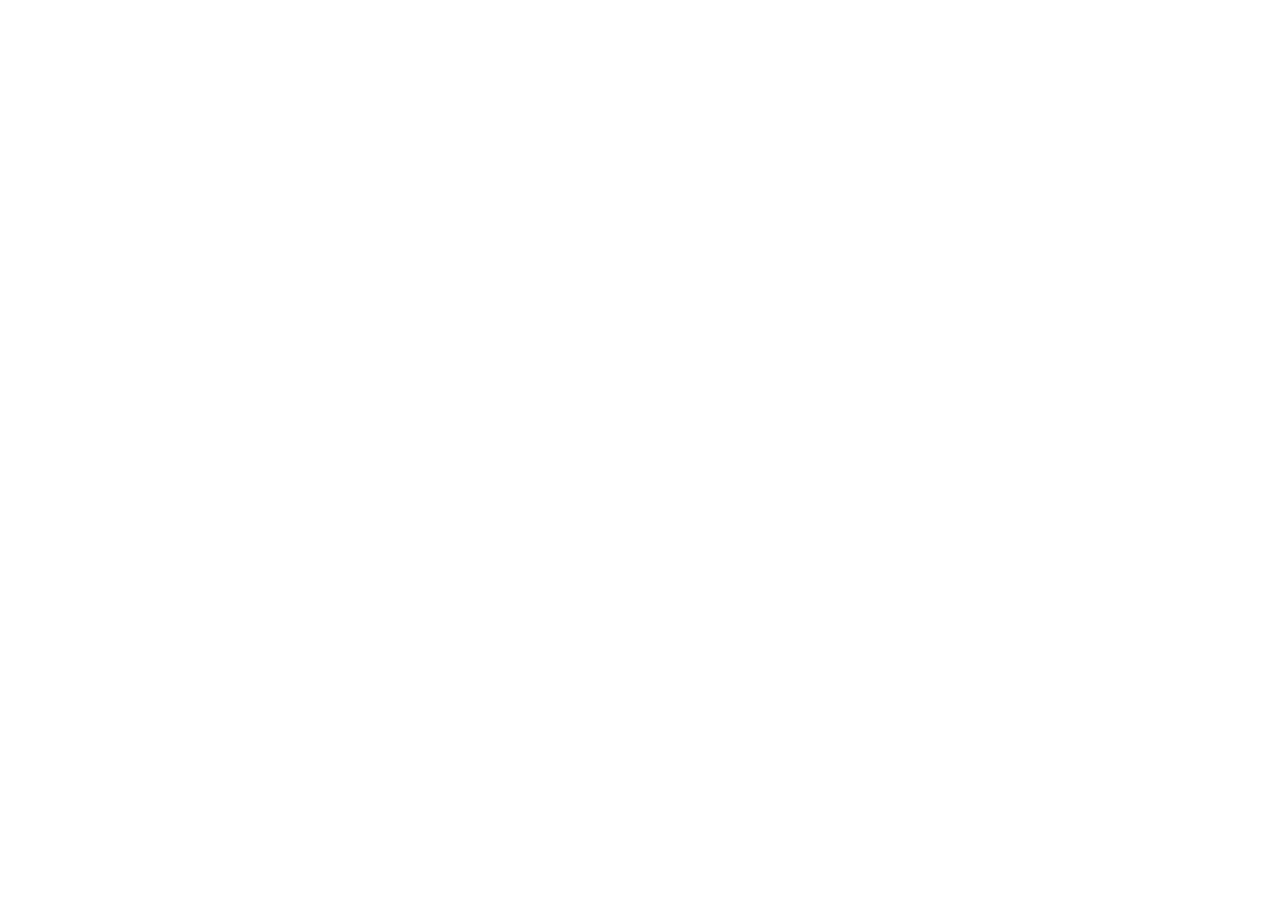
==== index.html @ 2850c392 "init: start html-task" ====
<!DOCTYPE html>
<html lang="en">
<head>
<meta charset="UTF-8">
<meta http-equiv="X-UA-Compatible" content="IE=edge">
<meta name="viewport" content="width=device-width, initial-scale=1.0">
<title>Document</title>
</head>
<body>
</body>
</html>
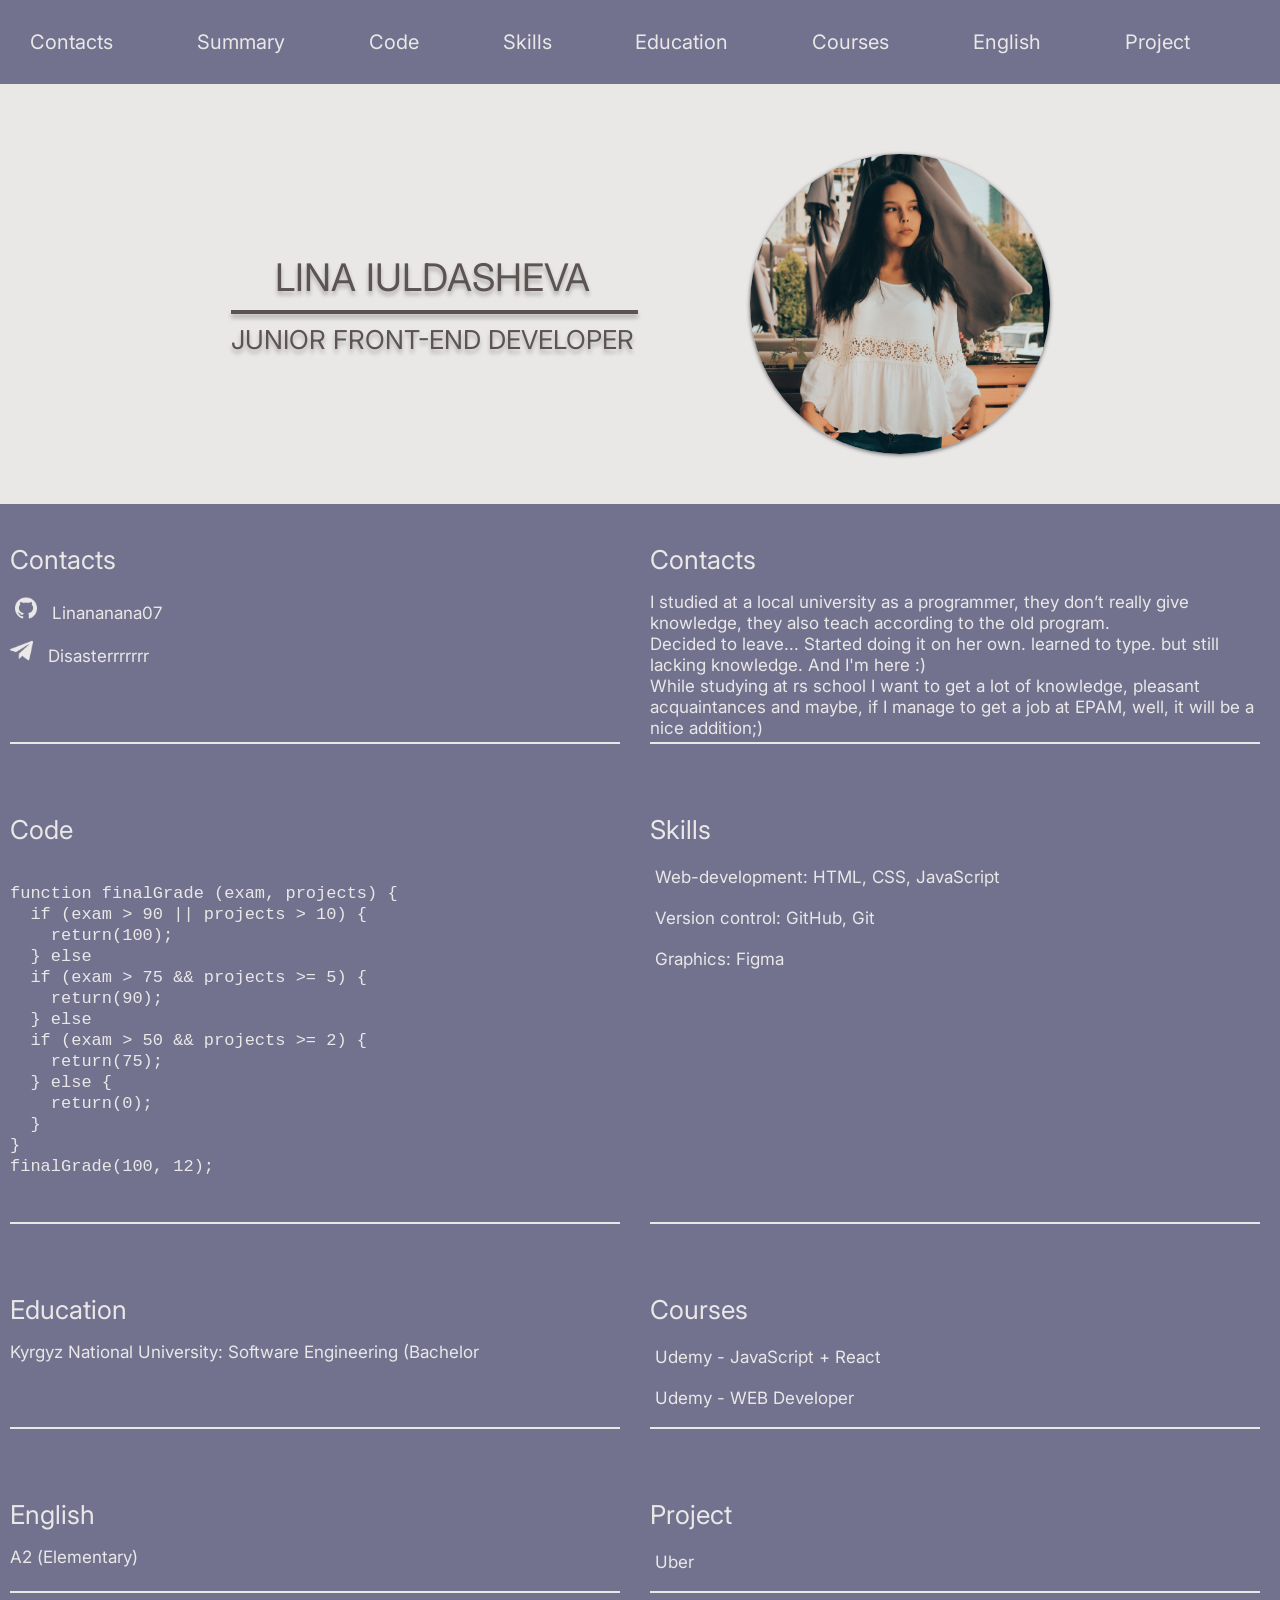
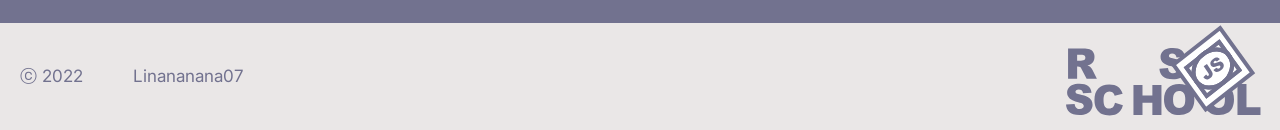
==== commit 8e6c59a9: "Add files via upload" ====
--- a/index.html
+++ b/index.html
@@ -1,11 +1,154 @@
 <!DOCTYPE html>
 <html lang="en">
 <head>
-<meta charset="UTF-8">
-<meta http-equiv="X-UA-Compatible" content="IE=edge">
-<meta name="viewport" content="width=device-width, initial-scale=1.0">
-<title>Document</title>
+    <meta charset="UTF-8">
+    <meta http-equiv="X-UA-Compatible" content="IE=edge">
+    <meta name="viewport" content="width=device-width, initial-scale=1.0">
+    <link rel="stylesheet" href="style.css">
+    <link rel="preconnect" href="https://fonts.googleapis.com">
+    <link rel="preconnect" href="https://fonts.gstatic.com" crossorigin>
+    <link href="https://fonts.googleapis.com/css2?family=Inter&display=swap" rel="stylesheet">
+    <title>CV</title>
 </head>
 <body>
+    <header class="header">
+        <div class="menu">
+            <nav class="navigation-buttons">
+                <ul class="menu_items">
+                    <li class="navigation-button"><a class="item link" href="#Contacts">Contacts</a></li>
+                    <li class="navigation-button"><a class="item link" href="#Summary">Summary</a></li>
+                    <li class="navigation-button"><a class="item link"  href="#Code">Code</a></li>
+                    <li class="navigation-button"><a class="item link"  href="#Skills">Skills</a></li>
+                    <li class="navigation-button"><a class="item link"  href="#Education">Education</a></li>
+                    <li class="navigation-button"><a class="item link"  href="#Courses">Courses</a></li>
+                    <li class="navigation-button"><a class="item link"  href="#English">English</a></li>
+                    <li class="navigation-button"><a class="item link"  href="#Project">Project</a></li>
+                </ul>
+            </nav>
+            <div class="hamburger">
+                <span></span>
+                <span></span>
+                <span></span>
+            </div>
+        </div>
+    </header>
+    
+    <main class="main">
+        <div class="container">
+            <div class="wrapper_item">
+                <div class="section-profile-text">
+                    <h1 class="title">
+                        Lina Iuldasheva
+                    </h1>
+                    <div class="undrln"></div>
+                    <h2 class="subtitle">
+                        JUNIOR FRONT-END DEVELOPER
+                    </h2>
+                </div>
+                <img class="image" src="img/IMG_0026.JPG" alt="My photo">
+            </div>
+
+            <section class="section" id="Contacts">
+                <h2 class="section-title">Contacts</h2>
+                <ul class="section-list">
+                    <li class="section-item">
+                        <img src="icons/github.svg" alt="github" class="section-icon">
+                        <a href="https://github.com/Linananana07" class="section-contacts linked">Linananana07</a>
+                    </li>
+                    <liclass="section-item">
+                        <img src="icons/telegram.svg" alt="telegram" class="section-icon">
+                        <a href="https://web.telegram.org/k/#@Disasterrrrrrr" class="section-contacts linked">Disasterrrrrrr</a>
+                    </liclass=>
+                </ul>
+                <div class="underln"></div>
+            </section>
+            <section class="section" id="Summary">
+                <h2 class="section-title">Contacts</h2>
+                <p>
+                    I studied at a local university as a programmer, they don’t really give knowledge, they also teach according to the old program. <br>
+                    Decided to leave... Started doing it on her own. learned to type. but still lacking knowledge. And I'm here :) <br>
+                    While studying at rs school I want to get a lot of knowledge, pleasant acquaintances and maybe, if I manage to get a job at EPAM, well, it will be a nice addition;)
+                </p>
+                <div class="underln"></div>
+            </section>
+            <section class="section" id="Code">
+                <h2 class="section-title">Code</h2>
+                <pre class="pre">
+                    <code>
+function finalGrade (exam, projects) {
+  if (exam > 90 || projects > 10) {
+    return(100);
+  } else 
+  if (exam > 75 && projects >= 5) {
+    return(90);
+  } else 
+  if (exam > 50 && projects >= 2) {
+    return(75);
+  } else {
+    return(0);
+  }
+}
+finalGrade(100, 12);
+                    </code>
+                </pre>
+                <div class="underln"></div>
+            </section>
+            <section class="section" id="Skills">
+                <h2 class="section-title">Skills</h2>
+                <ul class="section-list">
+                    <li class="section-item">Web-development: HTML, CSS, JavaScript</li>
+                    <li class="section-item">Version control: GitHub, Git</li>
+                    <li class="section-item">Graphics: Figma</li>
+                </ul>
+                <div class="underln"></div>
+            </section>
+            <section class="section" id="Education">
+                <h2 class="section-title">Education</h2>
+                <p>Kyrgyz National University: 
+                    Software Engineering (Bachelor
+                </p>
+                <div class="underln"></div>
+            </section>
+            <section class="section" id="Courses">
+                <h2 class="section-title">Courses</h2>
+                <ul class="section-list">
+                    <li class="section-item">Udemy - JavaScript + React </li>
+                    <li class="section-item">Udemy - WEB Developer</li>
+                </ul>
+                <div class="underln"></div>
+            </section>
+            <section class="section" id="English">
+                <h2 class="section-title">English</h2>
+                <p>А2 (Elementary)</p>
+                <div class="underln"></div>
+            </section>
+            <section class="section" id="Project">
+                <h2 class="section-title">Project</h2>
+                <ul class="section-list">
+                    <li class="section-item">
+                        <a href="https://linananana07.github.io/" class="section-project linked">Uber</a>
+                    </li>
+                </ul>
+                <div class="underln"></div>
+            </section>
+        </div>
+    </main>
+    
+    <footer class="footer">
+        <div class="wrapper">
+            <div class="block">
+                <p class="year">ⓒ 2022</p>
+                <a class="github link" href="https://github.com/Linananana07">Linananana07
+
+                </a>
+            </div>
+            <div class="logo">
+                <a href="https://rs.school/js/">
+                    <img src="icons/rs_school_js.svg" alt="RS SCHOOL">
+                </a>
+            </div>
+        </div>
+    </footer>
+    <script src="/script.js"></script>
 </body>
 </html>
--- a/style.css
+++ b/style.css
@@ -0,0 +1,594 @@
+*{
+    margin: 0;
+    padding: 0; 
+}
+html {
+    font-family: 'Inter', sans-serif;
+    scroll-behavior: smooth;
+}
+h2{
+    font-weight: 400;
+    font-size: 26px;
+    line-height: 31px;
+}
+
+
+
+/* header */
+.hamburger{
+    display: none;
+}
+.menu{
+    background: #72728F;
+}
+.header .navigation-buttons .menu_items{
+    padding: 30px;
+    display: flex;
+    justify-content: space-between;
+    list-style-type: none;
+    
+}
+.header .navigation-button{
+    font-weight: 400;
+    font-size: 20px;
+    line-height: 24px;
+    color: #EAE7E7;
+    padding-right: 60px;
+}
+.header .navigation-button .item{
+    color: #EAE7E7;
+    text-decoration: none;  
+    position: relative;
+} 
+.header .navigation-button .item:after{
+    display: block;
+	position: absolute;
+	left: 0;
+	width: 0;
+	height: 2px;
+	background-color: #EAE7E7;
+	content: "";
+	transition: width 0.3s ease-out;
+}
+.header .navigation-button .item:hover:after,
+.header .navigation-button .item:focus:after {
+	width: 100%;
+}
+
+
+.container{
+    max-width: 100%;
+    margin: 0 auto;
+    min-height: 50px;
+    display: flex;
+    flex-wrap: wrap;
+    justify-content: space-between;
+    background: #72728F;
+}
+.wrapper_item{
+    display: flex;
+    justify-content: center;
+    width: 100%;
+    padding: 70px 60px 50px;
+    background: #EAE7E7;
+}
+.wrapper_item .image{
+    width: 300px;
+    height: 300px;
+    object-fit: cover;
+    border-radius: 50%;
+    box-shadow: 0 1px 4px rgb(0 0 0 / 60%);
+    filter: grayscale(0.2) brightness(1.05);
+    transition: .3s;
+}
+.wrapper_item .section-profile-text{
+    display: flex;
+    flex-direction: column;
+    justify-content: center;
+    align-content: center;
+    text-align: center;
+    text-transform: uppercase;
+    padding-right: 10%;
+}
+.wrapper_item .section-profile-text .title{
+    font-weight: 400;
+    font-size: 38px;
+    line-height: 46px;
+    color: #5C5353;
+    text-shadow: 0px 4px 4px rgba(0, 0, 0, 0.25);
+}
+.wrapper_item .section-profile-text .subtitle{
+    font-weight: 400;
+    font-size: 26px;
+    line-height: 31px;
+    color: #5C5353;
+    text-shadow: 0px 4px 4px rgba(0, 0, 0, 0.25);
+}
+.wrapper_item .section-profile-text .undrln{
+    width: 100%;
+    height: 0px;
+    border: 2px solid #5C5353;
+    box-shadow: 0px 4px 4px rgba(0, 0, 0, 0.25);
+    margin: 10px 0;
+}
+.section{
+    font-weight: 400;
+    font-size: 17px;
+    line-height: 21px;
+    color: #EAE7E7;
+    width: calc(50% - 20px);
+    padding: 10px;
+    padding-bottom: 35px;
+    position: relative;
+    margin-top: 30px;
+}
+.section-title{
+    margin-bottom: 17px;
+    color: #EAE7E7;
+}
+.section-list{
+    margin: 0;
+    padding: 0;
+    list-style: none;
+}
+.section-item{
+    position: relative;
+    margin: 0;
+    margin-bottom: 10px;
+    padding: 5px;
+    padding-left: 5px;
+    list-style: none;
+}
+.section-icon{
+    padding-right: 10px;
+}
+.section-contacts{
+    text-decoration: none;
+    font-weight: 400;
+    font-size: 17px;
+    line-height: 21px;
+    color: #EAE7E7;
+    position: relative;
+    cursor: pointer
+}
+.section-project{
+    text-decoration: none;
+    font-weight: 400;
+    font-size: 17px;
+    line-height: 21px;
+    color: #EAE7E7;
+    position: relative;
+    cursor: pointer
+}
+.pre {
+    padding: 0;
+    margin: 0;
+    overflow: auto;
+}
+.main .underln{
+    width: 95%;
+    height: 0px;
+    margin-bottom: 30px;
+    border: 1px solid #EAE7E7;
+    position: absolute;
+    bottom: 0;
+}
+.main .linked:after{
+    display: block;
+    position: absolute;
+    width: 0;
+    height: 3px;
+    background-color: #EAE7E7;
+    content: "";
+    transition: width 0.3s ease-out;
+    }
+    .main .linked:hover:after,
+    .main .linked:focus:after {
+    width: 140%;
+}
+
+
+/* footer */
+.footer{
+    background: #EAE7E7;
+}
+.footer .wrapper{
+    width: 100%;
+    display: flex;
+    justify-content: space-between;
+    margin: 0 auto;
+    padding: 10px 0;
+}
+.footer .logo{
+    width: 194px;
+    height: 87px;
+    display: flex;
+    align-items: flex-end;
+    padding-right: 20px;
+}
+.footer .github{
+    font-weight: 400;
+    font-size: 17px;
+    line-height: 31px;
+    color: #72728F;
+    padding-left: 50px;
+}
+.footer .block{
+    display: flex;
+    align-items: center;
+    padding-left: 20px;
+}
+.footer .block .link{
+    position: relative;
+    cursor: pointer;
+    text-decoration: none;
+}
+.footer .block .link:after{
+    display: block;
+	position: absolute;
+	width: 0;
+	height: 3px;
+	background-color: #72728F;
+	content: "";
+	transition: width 0.3s ease-out;
+}
+.footer .block .link:hover:after,
+.footer .block .link:focus:after {
+	width: 75%;
+}
+.footer .year{
+    font-weight: 400;
+    font-size: 17px;
+    line-height: 21px;
+    color: #72728F;
+}
+
+@media (max-width: 1919px){
+
+}
+@media (max-width: 1199px){
+    .header .navigation-button{
+        padding-right: 30px;
+    }
+}
+@media (max-width: 991px){
+    .menu{
+        background: #72728F;
+        position:fixed;
+        height: 40px;
+        width:100%;
+        z-index:1;
+        
+    }
+    .menu_items{
+        position:fixed;
+        flex-direction:column;
+        justify-content:center;
+        align-items:center;
+        top:0;
+        left:-100%;
+        width:50%;
+        height:100vh;
+        padding:20px 15px;
+        background-color:rgba(0,0,0,.8);
+        transition:.6s all;z-index:1
+    }
+    .menu_items_active{
+        left:0;
+        background: #72728F;
+        opacity: .9;
+    }
+    .navigation-button{
+        padding-right:0;
+        border:none;
+        margin:10px 0;
+    }
+    .header .navigation-buttons .item{
+        font-size:20px;
+    }
+    .header .navigation-buttons .menu_items{
+        justify-content: center;
+    }
+    .hamburger{
+        display:block;
+        position:absolute;
+        right:10px;
+        top:50%;
+        transform:translateY(-50%);
+        width:40px;
+        height:12px;
+        cursor: pointer;
+    }
+    .hamburger span{
+        display:block;
+        height:2px;
+        width:100%;
+        background-color:#EAE7E7;
+        margin-bottom:5px;
+        transition:.5s all
+    }
+    .hamburger_active span{
+        margin-bottom:-2px
+    }
+    .hamburger_active span:nth-child(1){
+        transform:translateY(3px) rotate(-45deg)
+    }
+    .hamburger_active 
+    span:nth-child(2){
+        display:none
+    }
+    .hamburger_active span:nth-child(3){
+        transform:translateY(3px) rotate(45deg)
+    }
+    .xs-hidden{
+        display:none
+    }.xs-visible{
+        display:block
+    }
+    .wrapper_item .image{
+        width: 250px;
+        height: 250px;
+    }
+    .wrapper_item .section-profile-text{
+        display: flex;
+        flex-direction: column;
+        justify-content: center;
+        align-content: center;
+        text-align: center;
+        text-transform: uppercase;
+        padding-right: 10%;
+    }
+    .wrapper_item .section-profile-text .title{
+        font-size: 30px;
+    }
+    .wrapper_item .section-profile-text .subtitle{
+        font-size: 20px;
+    }
+    .wrapper_item .section-profile-text .undrln{
+        width: 100%;
+        height: 0px;
+        border: 2px solid #5C5353;
+        box-shadow: 0px 4px 4px rgba(0, 0, 0, 0.25);
+        margin: 10px 0;
+    }
+}
+
+    
+
+
+@media (max-width: 767px){
+    .container{
+        flex-direction: column;
+        justify-content: center;
+    }
+    .wrapper_item{
+        display: flex;
+        justify-content: center;
+        flex-direction: column;
+        width: 100%;
+        padding: 60px 0;
+        background: #EAE7E7;
+    }
+    .wrapper_item .image{
+        width: 250px;
+        height: 250px;
+        display: block;
+        margin:0 auto ;
+    }
+    .wrapper_item .section-profile-text{
+        padding-right: 0;
+    }
+    .wrapper_item .section-profile-text .title{
+        font-size: 30px;
+    }
+    .wrapper_item .section-profile-text .subtitle{
+        font-size: 20px;
+    }
+    .wrapper_item .section-profile-text .undrln{
+        width: 300px;
+        margin: 5px auto;
+    }
+
+    .section{
+        width: calc(80% - 20px);
+        position: relative;
+        margin: 0 auto;
+        margin-top: 30px;
+    }
+    .section-title{
+        margin-bottom: 17px;
+        color: #EAE7E7;
+    }
+    .section-list{
+        margin: 0;
+        padding: 0;
+        list-style: none;
+    }
+    .section-item{
+        position: relative;
+        margin: 0;
+        margin-bottom: 10px;
+        padding: 0;
+        padding-left: 5px;
+        list-style: none;
+    }
+    .section-icon{
+        padding-right: 10px;
+    }
+    .section-contacts{
+        text-decoration: none;
+        font-weight: 400;
+        font-size: 17px;
+        line-height: 21px;
+        color: #EAE7E7;
+    }
+    .section-project{
+        text-decoration: none;
+        font-weight: 400;
+        font-size: 17px;
+        line-height: 21px;
+        color: #EAE7E7;
+    }
+    .pre {
+        padding: 0;
+        margin: 0;
+        overflow: auto;
+    }
+    .main .underln{
+        width: 95%;
+        margin-bottom: 0;        
+    }
+    
+
+    footer .wrapper{
+        flex-direction: column;
+        justify-content: center;
+    }
+    footer .logo{
+        margin: 0 auto;
+        padding-right: 20px;
+        padding-top: 10px;
+    }
+    footer .block{
+        margin: 0 auto;
+        padding-left: 0;
+        
+    }
+}
+@media (max-width: 575px){
+    h2{
+        font-size: 20px;
+        line-height: 20px;
+    }
+    .header .navigation-button{
+        font-size: 17px;
+    }
+    .wrapper_item .section-profile-text .title{
+        font-size: 25px;
+    }
+    .wrapper_item .section-profile-text .subtitle{
+        font-size: 15px;
+    }
+    .wrapper_item .section-profile-text .undrln{
+        width: 220px;
+        margin: 5px auto;
+    }
+
+    footer .logo img{
+        width: 100px;
+    }
+    footer .logo{
+        justify-content: center;
+        padding-right: 0;
+        padding-top: 0;
+        height: 50px;
+    }
+    footer .github{
+        font-size: 14px;
+        color: #72728F;
+        padding-left: 20px;
+    }
+    footer .block{
+        padding-left: 0;
+    }
+    footer .year{
+        font-weight: 400;
+        font-size: 14px;
+        line-height: 21px;
+    }
+}
+@media (max-width: 375px){
+    h2{
+        font-size: 15px;
+        line-height: 15px;
+    }
+    .wrapper_item .image{
+        width: 100px;
+        height: 100px;
+    }
+    .wrapper_item .section-profile-text{
+        padding-right: 0;
+    }
+    .wrapper_item .section-profile-text .title{
+        font-size: 15px;
+    }
+    .wrapper_item .section-profile-text .subtitle{
+        font-size: 10px;
+    }
+    .wrapper_item .section-profile-text .undrln{
+        width: 70%;
+        margin: 0 auto;
+    }
+
+    .section{
+        margin-top: 10px;
+        font-size: 10px;
+        line-height: 15px;
+    }
+    .section-title{
+        margin-bottom: 10px;
+    }
+    .section-icon{
+        padding-right: 0px;
+        width: 15px;
+    }
+    .section-contacts{
+        font-size: 10px;
+        line-height: 10px;
+        
+    }
+    .section-project{
+        font-size: 10px;
+        line-height: 10px;
+    }
+
+    footer .wrapper{
+        width: 100%;
+        display: flex;
+        justify-content: space-between;
+        margin: 0 auto;
+        padding: 10px 0;
+    }
+    footer .logo{
+        width: 50%;
+        display: flex;
+        align-items: flex-end;
+        padding-right: 0;
+    }
+    footer .github{
+        font-weight: 400;
+        font-size: 10px;
+        line-height: 31px;
+        color: #72728F;
+        padding-left: 10px;
+    }
+    footer .block{
+        display: flex;
+        align-items: center;
+        padding-left: 0;
+    }
+    footer .block a{
+        position: relative;
+        cursor: pointer;
+        text-decoration: none;
+    }
+    footer .block a:after{
+        display: block;
+        position: absolute;
+        width: 0;
+        height: 3px;
+        background-color: #72728F;
+        content: "";
+        transition: width 0.3s ease-out;
+    }
+    footer .block a:hover:after,
+    footer .block a:focus:after {
+        width: 75%;
+    }
+    footer .year{
+        font-weight: 400;
+        font-size: 10px;
+        line-height: 21px;
+        color: #72728F;
+}
+}
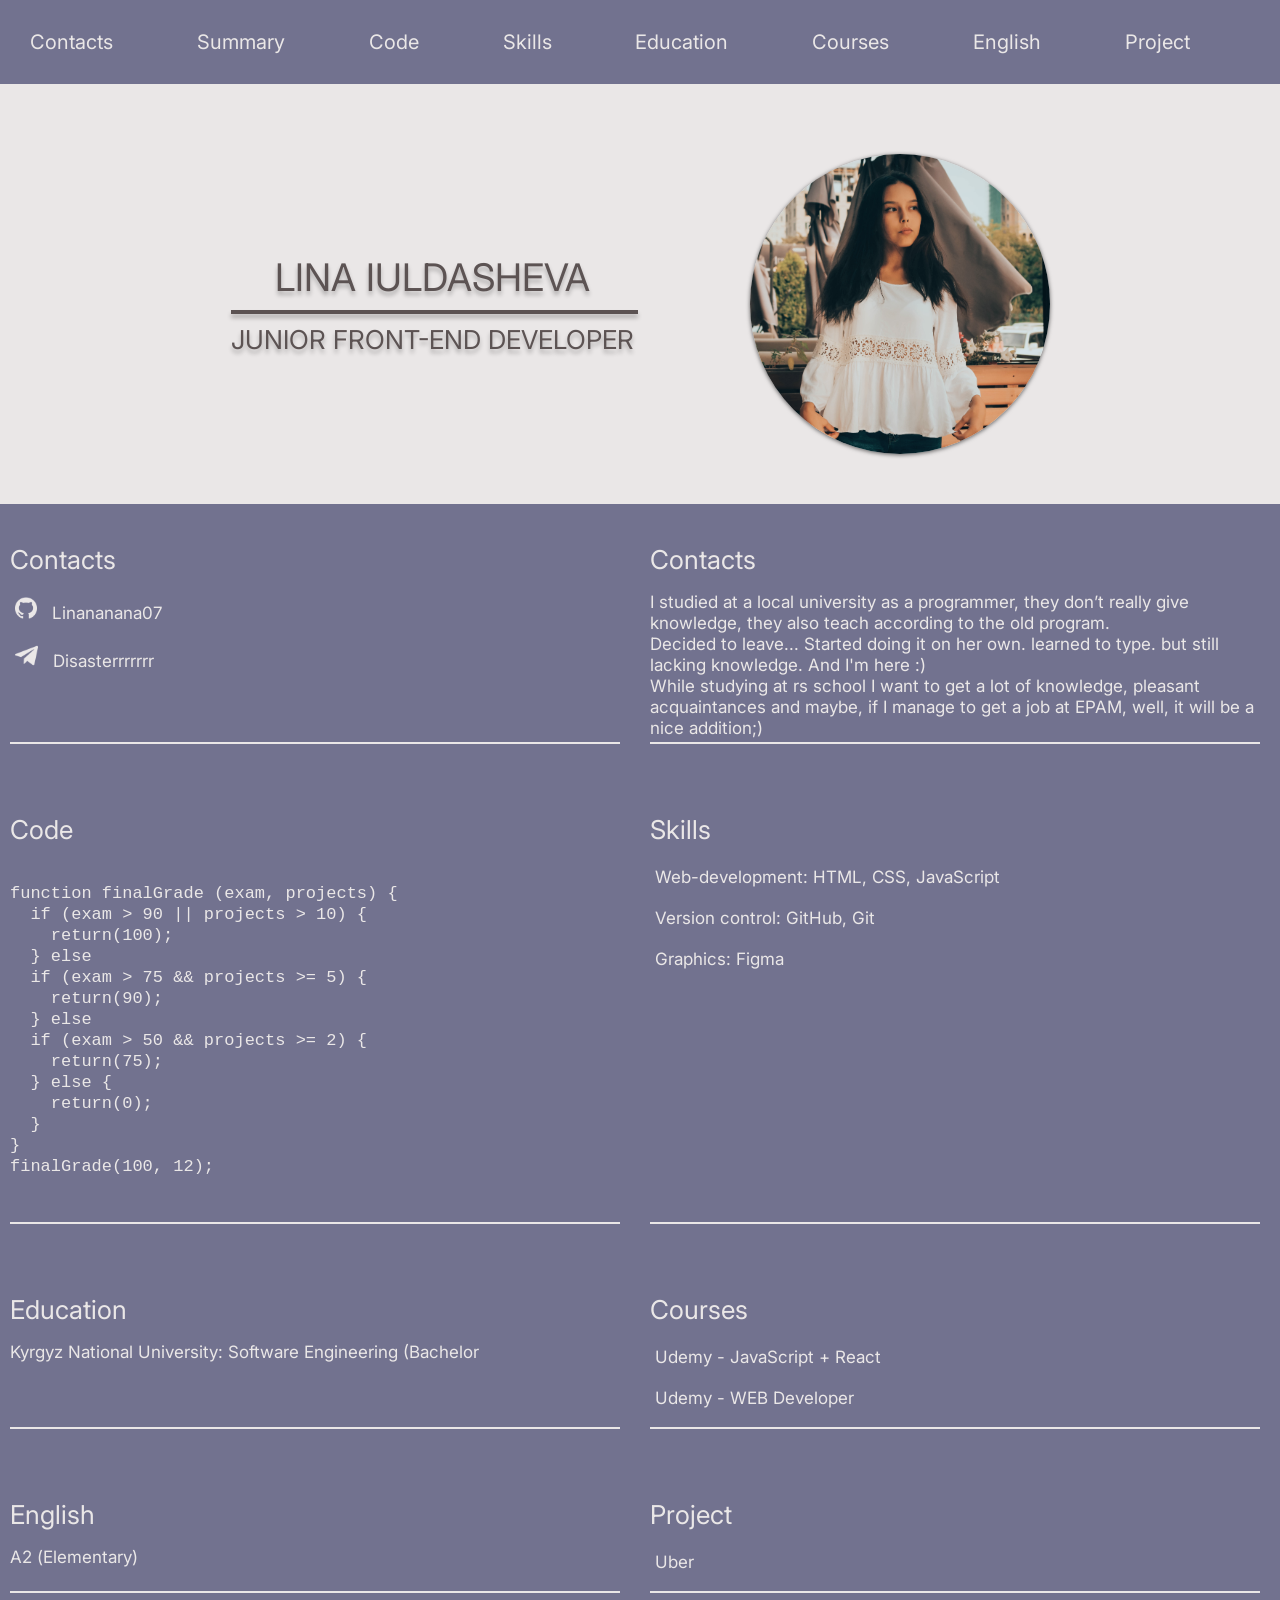
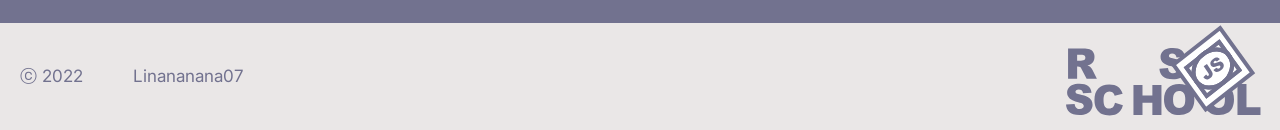
==== commit 7a5ed2cf: "Update index.html" ====
--- a/index.html
+++ b/index.html
@@ -55,10 +55,10 @@
                         <img src="icons/github.svg" alt="github" class="section-icon">
                         <a href="https://github.com/Linananana07" class="section-contacts linked">Linananana07</a>
                     </li>
-                    <liclass="section-item">
+                    <li class="section-item">
                         <img src="icons/telegram.svg" alt="telegram" class="section-icon">
                         <a href="https://web.telegram.org/k/#@Disasterrrrrrr" class="section-contacts linked">Disasterrrrrrr</a>
-                    </liclass=>
+                    </li>
                 </ul>
                 <div class="underln"></div>
             </section>
@@ -149,6 +149,6 @@
             </div>
         </div>
     </footer>
-    <script src="/script.js"></script>
+    <script src="script.js"></script>
 </body>
-</html>+</html>
--- a/style.css
+++ b/style.css
@@ -1,594 +1,594 @@
-*{
-    margin: 0;
-    padding: 0; 
-}
-html {
-    font-family: 'Inter', sans-serif;
-    scroll-behavior: smooth;
-}
-h2{
-    font-weight: 400;
-    font-size: 26px;
-    line-height: 31px;
-}
-
-
-
-/* header */
-.hamburger{
-    display: none;
-}
-.menu{
-    background: #72728F;
-}
-.header .navigation-buttons .menu_items{
-    padding: 30px;
-    display: flex;
-    justify-content: space-between;
-    list-style-type: none;
-    
-}
-.header .navigation-button{
-    font-weight: 400;
-    font-size: 20px;
-    line-height: 24px;
-    color: #EAE7E7;
-    padding-right: 60px;
-}
-.header .navigation-button .item{
-    color: #EAE7E7;
-    text-decoration: none;  
-    position: relative;
-} 
-.header .navigation-button .item:after{
-    display: block;
-	position: absolute;
-	left: 0;
-	width: 0;
-	height: 2px;
-	background-color: #EAE7E7;
-	content: "";
-	transition: width 0.3s ease-out;
-}
-.header .navigation-button .item:hover:after,
-.header .navigation-button .item:focus:after {
-	width: 100%;
-}
-
-
-.container{
-    max-width: 100%;
-    margin: 0 auto;
-    min-height: 50px;
-    display: flex;
-    flex-wrap: wrap;
-    justify-content: space-between;
-    background: #72728F;
-}
-.wrapper_item{
-    display: flex;
-    justify-content: center;
-    width: 100%;
-    padding: 70px 60px 50px;
-    background: #EAE7E7;
-}
-.wrapper_item .image{
-    width: 300px;
-    height: 300px;
-    object-fit: cover;
-    border-radius: 50%;
-    box-shadow: 0 1px 4px rgb(0 0 0 / 60%);
-    filter: grayscale(0.2) brightness(1.05);
-    transition: .3s;
-}
-.wrapper_item .section-profile-text{
-    display: flex;
-    flex-direction: column;
-    justify-content: center;
-    align-content: center;
-    text-align: center;
-    text-transform: uppercase;
-    padding-right: 10%;
-}
-.wrapper_item .section-profile-text .title{
-    font-weight: 400;
-    font-size: 38px;
-    line-height: 46px;
-    color: #5C5353;
-    text-shadow: 0px 4px 4px rgba(0, 0, 0, 0.25);
-}
-.wrapper_item .section-profile-text .subtitle{
-    font-weight: 400;
-    font-size: 26px;
-    line-height: 31px;
-    color: #5C5353;
-    text-shadow: 0px 4px 4px rgba(0, 0, 0, 0.25);
-}
-.wrapper_item .section-profile-text .undrln{
-    width: 100%;
-    height: 0px;
-    border: 2px solid #5C5353;
-    box-shadow: 0px 4px 4px rgba(0, 0, 0, 0.25);
-    margin: 10px 0;
-}
-.section{
-    font-weight: 400;
-    font-size: 17px;
-    line-height: 21px;
-    color: #EAE7E7;
-    width: calc(50% - 20px);
-    padding: 10px;
-    padding-bottom: 35px;
-    position: relative;
-    margin-top: 30px;
-}
-.section-title{
-    margin-bottom: 17px;
-    color: #EAE7E7;
-}
-.section-list{
-    margin: 0;
-    padding: 0;
-    list-style: none;
-}
-.section-item{
-    position: relative;
-    margin: 0;
-    margin-bottom: 10px;
-    padding: 5px;
-    padding-left: 5px;
-    list-style: none;
-}
-.section-icon{
-    padding-right: 10px;
-}
-.section-contacts{
-    text-decoration: none;
-    font-weight: 400;
-    font-size: 17px;
-    line-height: 21px;
-    color: #EAE7E7;
-    position: relative;
-    cursor: pointer
-}
-.section-project{
-    text-decoration: none;
-    font-weight: 400;
-    font-size: 17px;
-    line-height: 21px;
-    color: #EAE7E7;
-    position: relative;
-    cursor: pointer
-}
-.pre {
-    padding: 0;
-    margin: 0;
-    overflow: auto;
-}
-.main .underln{
-    width: 95%;
-    height: 0px;
-    margin-bottom: 30px;
-    border: 1px solid #EAE7E7;
-    position: absolute;
-    bottom: 0;
-}
-.main .linked:after{
-    display: block;
-    position: absolute;
-    width: 0;
-    height: 3px;
-    background-color: #EAE7E7;
-    content: "";
-    transition: width 0.3s ease-out;
-    }
-    .main .linked:hover:after,
-    .main .linked:focus:after {
-    width: 140%;
-}
-
-
-/* footer */
-.footer{
-    background: #EAE7E7;
-}
-.footer .wrapper{
-    width: 100%;
-    display: flex;
-    justify-content: space-between;
-    margin: 0 auto;
-    padding: 10px 0;
-}
-.footer .logo{
-    width: 194px;
-    height: 87px;
-    display: flex;
-    align-items: flex-end;
-    padding-right: 20px;
-}
-.footer .github{
-    font-weight: 400;
-    font-size: 17px;
-    line-height: 31px;
-    color: #72728F;
-    padding-left: 50px;
-}
-.footer .block{
-    display: flex;
-    align-items: center;
-    padding-left: 20px;
-}
-.footer .block .link{
-    position: relative;
-    cursor: pointer;
-    text-decoration: none;
-}
-.footer .block .link:after{
-    display: block;
-	position: absolute;
-	width: 0;
-	height: 3px;
-	background-color: #72728F;
-	content: "";
-	transition: width 0.3s ease-out;
-}
-.footer .block .link:hover:after,
-.footer .block .link:focus:after {
-	width: 75%;
-}
-.footer .year{
-    font-weight: 400;
-    font-size: 17px;
-    line-height: 21px;
-    color: #72728F;
-}
-
-@media (max-width: 1919px){
-
-}
-@media (max-width: 1199px){
-    .header .navigation-button{
-        padding-right: 30px;
-    }
-}
-@media (max-width: 991px){
-    .menu{
-        background: #72728F;
-        position:fixed;
-        height: 40px;
-        width:100%;
-        z-index:1;
-        
-    }
-    .menu_items{
-        position:fixed;
-        flex-direction:column;
-        justify-content:center;
-        align-items:center;
-        top:0;
-        left:-100%;
-        width:50%;
-        height:100vh;
-        padding:20px 15px;
-        background-color:rgba(0,0,0,.8);
-        transition:.6s all;z-index:1
-    }
-    .menu_items_active{
-        left:0;
-        background: #72728F;
-        opacity: .9;
-    }
-    .navigation-button{
-        padding-right:0;
-        border:none;
-        margin:10px 0;
-    }
-    .header .navigation-buttons .item{
-        font-size:20px;
-    }
-    .header .navigation-buttons .menu_items{
-        justify-content: center;
-    }
-    .hamburger{
-        display:block;
-        position:absolute;
-        right:10px;
-        top:50%;
-        transform:translateY(-50%);
-        width:40px;
-        height:12px;
-        cursor: pointer;
-    }
-    .hamburger span{
-        display:block;
-        height:2px;
-        width:100%;
-        background-color:#EAE7E7;
-        margin-bottom:5px;
-        transition:.5s all
-    }
-    .hamburger_active span{
-        margin-bottom:-2px
-    }
-    .hamburger_active span:nth-child(1){
-        transform:translateY(3px) rotate(-45deg)
-    }
-    .hamburger_active 
-    span:nth-child(2){
-        display:none
-    }
-    .hamburger_active span:nth-child(3){
-        transform:translateY(3px) rotate(45deg)
-    }
-    .xs-hidden{
-        display:none
-    }.xs-visible{
-        display:block
-    }
-    .wrapper_item .image{
-        width: 250px;
-        height: 250px;
-    }
-    .wrapper_item .section-profile-text{
-        display: flex;
-        flex-direction: column;
-        justify-content: center;
-        align-content: center;
-        text-align: center;
-        text-transform: uppercase;
-        padding-right: 10%;
-    }
-    .wrapper_item .section-profile-text .title{
-        font-size: 30px;
-    }
-    .wrapper_item .section-profile-text .subtitle{
-        font-size: 20px;
-    }
-    .wrapper_item .section-profile-text .undrln{
-        width: 100%;
-        height: 0px;
-        border: 2px solid #5C5353;
-        box-shadow: 0px 4px 4px rgba(0, 0, 0, 0.25);
-        margin: 10px 0;
-    }
-}
-
-    
-
-
-@media (max-width: 767px){
-    .container{
-        flex-direction: column;
-        justify-content: center;
-    }
-    .wrapper_item{
-        display: flex;
-        justify-content: center;
-        flex-direction: column;
-        width: 100%;
-        padding: 60px 0;
-        background: #EAE7E7;
-    }
-    .wrapper_item .image{
-        width: 250px;
-        height: 250px;
-        display: block;
-        margin:0 auto ;
-    }
-    .wrapper_item .section-profile-text{
-        padding-right: 0;
-    }
-    .wrapper_item .section-profile-text .title{
-        font-size: 30px;
-    }
-    .wrapper_item .section-profile-text .subtitle{
-        font-size: 20px;
-    }
-    .wrapper_item .section-profile-text .undrln{
-        width: 300px;
-        margin: 5px auto;
-    }
-
-    .section{
-        width: calc(80% - 20px);
-        position: relative;
-        margin: 0 auto;
-        margin-top: 30px;
-    }
-    .section-title{
-        margin-bottom: 17px;
-        color: #EAE7E7;
-    }
-    .section-list{
-        margin: 0;
-        padding: 0;
-        list-style: none;
-    }
-    .section-item{
-        position: relative;
-        margin: 0;
-        margin-bottom: 10px;
-        padding: 0;
-        padding-left: 5px;
-        list-style: none;
-    }
-    .section-icon{
-        padding-right: 10px;
-    }
-    .section-contacts{
-        text-decoration: none;
-        font-weight: 400;
-        font-size: 17px;
-        line-height: 21px;
-        color: #EAE7E7;
-    }
-    .section-project{
-        text-decoration: none;
-        font-weight: 400;
-        font-size: 17px;
-        line-height: 21px;
-        color: #EAE7E7;
-    }
-    .pre {
-        padding: 0;
-        margin: 0;
-        overflow: auto;
-    }
-    .main .underln{
-        width: 95%;
-        margin-bottom: 0;        
-    }
-    
-
-    footer .wrapper{
-        flex-direction: column;
-        justify-content: center;
-    }
-    footer .logo{
-        margin: 0 auto;
-        padding-right: 20px;
-        padding-top: 10px;
-    }
-    footer .block{
-        margin: 0 auto;
-        padding-left: 0;
-        
-    }
-}
-@media (max-width: 575px){
-    h2{
-        font-size: 20px;
-        line-height: 20px;
-    }
-    .header .navigation-button{
-        font-size: 17px;
-    }
-    .wrapper_item .section-profile-text .title{
-        font-size: 25px;
-    }
-    .wrapper_item .section-profile-text .subtitle{
-        font-size: 15px;
-    }
-    .wrapper_item .section-profile-text .undrln{
-        width: 220px;
-        margin: 5px auto;
-    }
-
-    footer .logo img{
-        width: 100px;
-    }
-    footer .logo{
-        justify-content: center;
-        padding-right: 0;
-        padding-top: 0;
-        height: 50px;
-    }
-    footer .github{
-        font-size: 14px;
-        color: #72728F;
-        padding-left: 20px;
-    }
-    footer .block{
-        padding-left: 0;
-    }
-    footer .year{
-        font-weight: 400;
-        font-size: 14px;
-        line-height: 21px;
-    }
-}
-@media (max-width: 375px){
-    h2{
-        font-size: 15px;
-        line-height: 15px;
-    }
-    .wrapper_item .image{
-        width: 100px;
-        height: 100px;
-    }
-    .wrapper_item .section-profile-text{
-        padding-right: 0;
-    }
-    .wrapper_item .section-profile-text .title{
-        font-size: 15px;
-    }
-    .wrapper_item .section-profile-text .subtitle{
-        font-size: 10px;
-    }
-    .wrapper_item .section-profile-text .undrln{
-        width: 70%;
-        margin: 0 auto;
-    }
-
-    .section{
-        margin-top: 10px;
-        font-size: 10px;
-        line-height: 15px;
-    }
-    .section-title{
-        margin-bottom: 10px;
-    }
-    .section-icon{
-        padding-right: 0px;
-        width: 15px;
-    }
-    .section-contacts{
-        font-size: 10px;
-        line-height: 10px;
-        
-    }
-    .section-project{
-        font-size: 10px;
-        line-height: 10px;
-    }
-
-    footer .wrapper{
-        width: 100%;
-        display: flex;
-        justify-content: space-between;
-        margin: 0 auto;
-        padding: 10px 0;
-    }
-    footer .logo{
-        width: 50%;
-        display: flex;
-        align-items: flex-end;
-        padding-right: 0;
-    }
-    footer .github{
-        font-weight: 400;
-        font-size: 10px;
-        line-height: 31px;
-        color: #72728F;
-        padding-left: 10px;
-    }
-    footer .block{
-        display: flex;
-        align-items: center;
-        padding-left: 0;
-    }
-    footer .block a{
-        position: relative;
-        cursor: pointer;
-        text-decoration: none;
-    }
-    footer .block a:after{
-        display: block;
-        position: absolute;
-        width: 0;
-        height: 3px;
-        background-color: #72728F;
-        content: "";
-        transition: width 0.3s ease-out;
-    }
-    footer .block a:hover:after,
-    footer .block a:focus:after {
-        width: 75%;
-    }
-    footer .year{
-        font-weight: 400;
-        font-size: 10px;
-        line-height: 21px;
-        color: #72728F;
-}
-}+*{
+    margin: 0;
+    padding: 0; 
+}
+html {
+    font-family: 'Inter', sans-serif;
+    scroll-behavior: smooth;
+}
+h2{
+    font-weight: 400;
+    font-size: 26px;
+    line-height: 31px;
+}
+
+
+
+/* header */
+.hamburger{
+    display: none;
+}
+.menu{
+    background: #72728F;
+}
+.header .navigation-buttons .menu_items{
+    padding: 30px;
+    display: flex;
+    justify-content: space-between;
+    list-style-type: none;
+    
+}
+.header .navigation-button{
+    font-weight: 400;
+    font-size: 20px;
+    line-height: 24px;
+    color: #EAE7E7;
+    padding-right: 60px;
+}
+.header .navigation-button .item{
+    color: #EAE7E7;
+    text-decoration: none;  
+    position: relative;
+} 
+.header .navigation-button .item:after{
+    display: block;
+	position: absolute;
+	left: 0;
+	width: 0;
+	height: 2px;
+	background-color: #EAE7E7;
+	content: "";
+	transition: width 0.3s ease-out;
+}
+.header .navigation-button .item:hover:after,
+.header .navigation-button .item:focus:after {
+	width: 100%;
+}
+
+
+.container{
+    max-width: 100%;
+    margin: 0 auto;
+    min-height: 50px;
+    display: flex;
+    flex-wrap: wrap;
+    justify-content: space-between;
+    background: #72728F;
+}
+.wrapper_item{
+    display: flex;
+    justify-content: center;
+    width: 100%;
+    padding: 70px 60px 50px;
+    background: #EAE7E7;
+}
+.wrapper_item .image{
+    width: 300px;
+    height: 300px;
+    object-fit: cover;
+    border-radius: 50%;
+    box-shadow: 0 1px 4px rgb(0 0 0 / 60%);
+    filter: grayscale(0.2) brightness(1.05);
+    transition: .3s;
+}
+.wrapper_item .section-profile-text{
+    display: flex;
+    flex-direction: column;
+    justify-content: center;
+    align-content: center;
+    text-align: center;
+    text-transform: uppercase;
+    padding-right: 10%;
+}
+.wrapper_item .section-profile-text .title{
+    font-weight: 400;
+    font-size: 38px;
+    line-height: 46px;
+    color: #5C5353;
+    text-shadow: 0px 4px 4px rgba(0, 0, 0, 0.25);
+}
+.wrapper_item .section-profile-text .subtitle{
+    font-weight: 400;
+    font-size: 26px;
+    line-height: 31px;
+    color: #5C5353;
+    text-shadow: 0px 4px 4px rgba(0, 0, 0, 0.25);
+}
+.wrapper_item .section-profile-text .undrln{
+    width: 100%;
+    height: 0px;
+    border: 2px solid #5C5353;
+    box-shadow: 0px 4px 4px rgba(0, 0, 0, 0.25);
+    margin: 10px 0;
+}
+.section{
+    font-weight: 400;
+    font-size: 17px;
+    line-height: 21px;
+    color: #EAE7E7;
+    width: calc(50% - 20px);
+    padding: 10px;
+    padding-bottom: 35px;
+    position: relative;
+    margin-top: 30px;
+}
+.section-title{
+    margin-bottom: 17px;
+    color: #EAE7E7;
+}
+.section-list{
+    margin: 0;
+    padding: 0;
+    list-style: none;
+}
+.section-item{
+    position: relative;
+    margin: 0;
+    margin-bottom: 10px;
+    padding: 5px;
+    padding-left: 5px;
+    list-style: none;
+}
+.section-icon{
+    padding-right: 10px;
+}
+.section-contacts{
+    text-decoration: none;
+    font-weight: 400;
+    font-size: 17px;
+    line-height: 21px;
+    color: #EAE7E7;
+    position: relative;
+    cursor: pointer
+}
+.section-project{
+    text-decoration: none;
+    font-weight: 400;
+    font-size: 17px;
+    line-height: 21px;
+    color: #EAE7E7;
+    position: relative;
+    cursor: pointer
+}
+.pre {
+    padding: 0;
+    margin: 0;
+    overflow: auto;
+}
+.main .underln{
+    width: 95%;
+    height: 0px;
+    margin-bottom: 30px;
+    border: 1px solid #EAE7E7;
+    position: absolute;
+    bottom: 0;
+}
+.main .linked:after{
+    display: block;
+    position: absolute;
+    width: 0;
+    height: 3px;
+    background-color: #EAE7E7;
+    content: "";
+    transition: width 0.3s ease-out;
+    }
+    .main .linked:hover:after,
+    .main .linked:focus:after {
+    width: 140%;
+}
+
+
+/* footer */
+.footer{
+    background: #EAE7E7;
+}
+.footer .wrapper{
+    width: 100%;
+    display: flex;
+    justify-content: space-between;
+    margin: 0 auto;
+    padding: 10px 0;
+}
+.footer .logo{
+    width: 194px;
+    height: 87px;
+    display: flex;
+    align-items: flex-end;
+    padding-right: 20px;
+}
+.footer .github{
+    font-weight: 400;
+    font-size: 17px;
+    line-height: 31px;
+    color: #72728F;
+    padding-left: 50px;
+}
+.footer .block{
+    display: flex;
+    align-items: center;
+    padding-left: 20px;
+}
+.footer .block .link{
+    position: relative;
+    cursor: pointer;
+    text-decoration: none;
+}
+.footer .block .link:after{
+    display: block;
+	position: absolute;
+	width: 0;
+	height: 3px;
+	background-color: #72728F;
+	content: "";
+	transition: width 0.3s ease-out;
+}
+.footer .block .link:hover:after,
+.footer .block .link:focus:after {
+	width: 75%;
+}
+.footer .year{
+    font-weight: 400;
+    font-size: 17px;
+    line-height: 21px;
+    color: #72728F;
+}
+
+@media (max-width: 1919px){
+
+}
+@media (max-width: 1199px){
+    .header .navigation-button{
+        padding-right: 30px;
+    }
+}
+@media (max-width: 991px){
+    .menu{
+        background: #72728F;
+        position:fixed;
+        height: 40px;
+        width:100%;
+        z-index:1;
+        
+    }
+    .menu_items{
+        position:fixed;
+        flex-direction:column;
+        justify-content:center;
+        align-items:center;
+        top:0;
+        left:-100%;
+        width:50%;
+        height:100vh;
+        padding:20px 15px;
+        background-color:rgba(0,0,0,.8);
+        transition:.6s all;z-index:1
+    }
+    .menu_items_active{
+        left:0;
+        background: #72728F;
+        opacity: .9;
+    }
+    .navigation-button{
+        padding-right:0;
+        border:none;
+        margin:10px 0;
+    }
+    .header .navigation-buttons .item{
+        font-size:20px;
+    }
+    .header .navigation-buttons .menu_items{
+        justify-content: center;
+    }
+    .hamburger{
+        display:block;
+        position:absolute;
+        right:10px;
+        top:50%;
+        transform:translateY(-50%);
+        width:40px;
+        height:12px;
+        cursor: pointer;
+    }
+    .hamburger span{
+        display:block;
+        height:2px;
+        width:100%;
+        background-color:#EAE7E7;
+        margin-bottom:5px;
+        transition:.5s all
+    }
+    .hamburger_active span{
+        margin-bottom:-2px
+    }
+    .hamburger_active span:nth-child(1){
+        transform:translateY(3px) rotate(-45deg)
+    }
+    .hamburger_active 
+    span:nth-child(2){
+        display:none
+    }
+    .hamburger_active span:nth-child(3){
+        transform:translateY(3px) rotate(45deg)
+    }
+    .xs-hidden{
+        display:none
+    }.xs-visible{
+        display:block
+    }
+    .wrapper_item .image{
+        width: 250px;
+        height: 250px;
+    }
+    .wrapper_item .section-profile-text{
+        display: flex;
+        flex-direction: column;
+        justify-content: center;
+        align-content: center;
+        text-align: center;
+        text-transform: uppercase;
+        padding-right: 10%;
+    }
+    .wrapper_item .section-profile-text .title{
+        font-size: 30px;
+    }
+    .wrapper_item .section-profile-text .subtitle{
+        font-size: 20px;
+    }
+    .wrapper_item .section-profile-text .undrln{
+        width: 100%;
+        height: 0px;
+        border: 2px solid #5C5353;
+        box-shadow: 0px 4px 4px rgba(0, 0, 0, 0.25);
+        margin: 10px 0;
+    }
+}
+
+    
+
+
+@media (max-width: 767px){
+    .container{
+        flex-direction: column;
+        justify-content: center;
+    }
+    .wrapper_item{
+        display: flex;
+        justify-content: center;
+        flex-direction: column;
+        width: 100%;
+        padding: 60px 0;
+        background: #EAE7E7;
+    }
+    .wrapper_item .image{
+        width: 250px;
+        height: 250px;
+        display: block;
+        margin:0 auto ;
+    }
+    .wrapper_item .section-profile-text{
+        padding-right: 0;
+    }
+    .wrapper_item .section-profile-text .title{
+        font-size: 30px;
+    }
+    .wrapper_item .section-profile-text .subtitle{
+        font-size: 20px;
+    }
+    .wrapper_item .section-profile-text .undrln{
+        width: 300px;
+        margin: 5px auto;
+    }
+
+    .section{
+        width: calc(80% - 20px);
+        position: relative;
+        margin: 0 auto;
+        margin-top: 30px;
+    }
+    .section-title{
+        margin-bottom: 17px;
+        color: #EAE7E7;
+    }
+    .section-list{
+        margin: 0;
+        padding: 0;
+        list-style: none;
+    }
+    .section-item{
+        position: relative;
+        margin: 0;
+        margin-bottom: 10px;
+        padding: 0;
+        padding-left: 5px;
+        list-style: none;
+    }
+    .section-icon{
+        padding-right: 10px;
+    }
+    .section-contacts{
+        text-decoration: none;
+        font-weight: 400;
+        font-size: 17px;
+        line-height: 21px;
+        color: #EAE7E7;
+    }
+    .section-project{
+        text-decoration: none;
+        font-weight: 400;
+        font-size: 17px;
+        line-height: 21px;
+        color: #EAE7E7;
+    }
+    .pre {
+        padding: 0;
+        margin: 0;
+        overflow: auto;
+    }
+    .main .underln{
+        width: 95%;
+        margin-bottom: 0;        
+    }
+    
+
+    footer .wrapper{
+        flex-direction: column;
+        justify-content: center;
+    }
+    footer .logo{
+        margin: 0 auto;
+        padding-right: 20px;
+        padding-top: 10px;
+    }
+    footer .block{
+        margin: 0 auto;
+        padding-left: 0;
+        
+    }
+}
+@media (max-width: 575px){
+    h2{
+        font-size: 20px;
+        line-height: 20px;
+    }
+    .header .navigation-button{
+        font-size: 17px;
+    }
+    .wrapper_item .section-profile-text .title{
+        font-size: 25px;
+    }
+    .wrapper_item .section-profile-text .subtitle{
+        font-size: 15px;
+    }
+    .wrapper_item .section-profile-text .undrln{
+        width: 220px;
+        margin: 5px auto;
+    }
+
+    footer .logo img{
+        width: 100px;
+    }
+    footer .logo{
+        justify-content: center;
+        padding-right: 0;
+        padding-top: 0;
+        height: 50px;
+    }
+    footer .github{
+        font-size: 14px;
+        color: #72728F;
+        padding-left: 20px;
+    }
+    footer .block{
+        padding-left: 0;
+    }
+    footer .year{
+        font-weight: 400;
+        font-size: 14px;
+        line-height: 21px;
+    }
+}
+@media (max-width: 375px){
+    h2{
+        font-size: 15px;
+        line-height: 15px;
+    }
+    .wrapper_item .image{
+        width: 100px;
+        height: 100px;
+    }
+    .wrapper_item .section-profile-text{
+        padding-right: 0;
+    }
+    .wrapper_item .section-profile-text .title{
+        font-size: 15px;
+    }
+    .wrapper_item .section-profile-text .subtitle{
+        font-size: 10px;
+    }
+    .wrapper_item .section-profile-text .undrln{
+        width: 70%;
+        margin: 0 auto;
+    }
+
+    .section{
+        margin-top: 10px;
+        font-size: 10px;
+        line-height: 15px;
+    }
+    .section-title{
+        margin-bottom: 10px;
+    }
+    .section-icon{
+        padding-right: 0px;
+        width: 15px;
+    }
+    .section-contacts{
+        font-size: 10px;
+        line-height: 10px;
+        
+    }
+    .section-project{
+        font-size: 10px;
+        line-height: 10px;
+    }
+
+    footer .wrapper{
+        width: 100%;
+        display: flex;
+        justify-content: space-between;
+        margin: 0 auto;
+        padding: 10px 0;
+    }
+    footer .logo{
+        width: 50%;
+        display: flex;
+        align-items: flex-end;
+        padding-right: 0;
+    }
+    footer .github{
+        font-weight: 400;
+        font-size: 10px;
+        line-height: 31px;
+        color: #72728F;
+        padding-left: 10px;
+    }
+    footer .block{
+        display: flex;
+        align-items: center;
+        padding-left: 0;
+    }
+    footer .block a{
+        position: relative;
+        cursor: pointer;
+        text-decoration: none;
+    }
+    footer .block a:after{
+        display: block;
+        position: absolute;
+        width: 0;
+        height: 3px;
+        background-color: #72728F;
+        content: "";
+        transition: width 0.3s ease-out;
+    }
+    footer .block a:hover:after,
+    footer .block a:focus:after {
+        width: 75%;
+    }
+    footer .year{
+        font-weight: 400;
+        font-size: 10px;
+        line-height: 21px;
+        color: #72728F;
+}
+}
